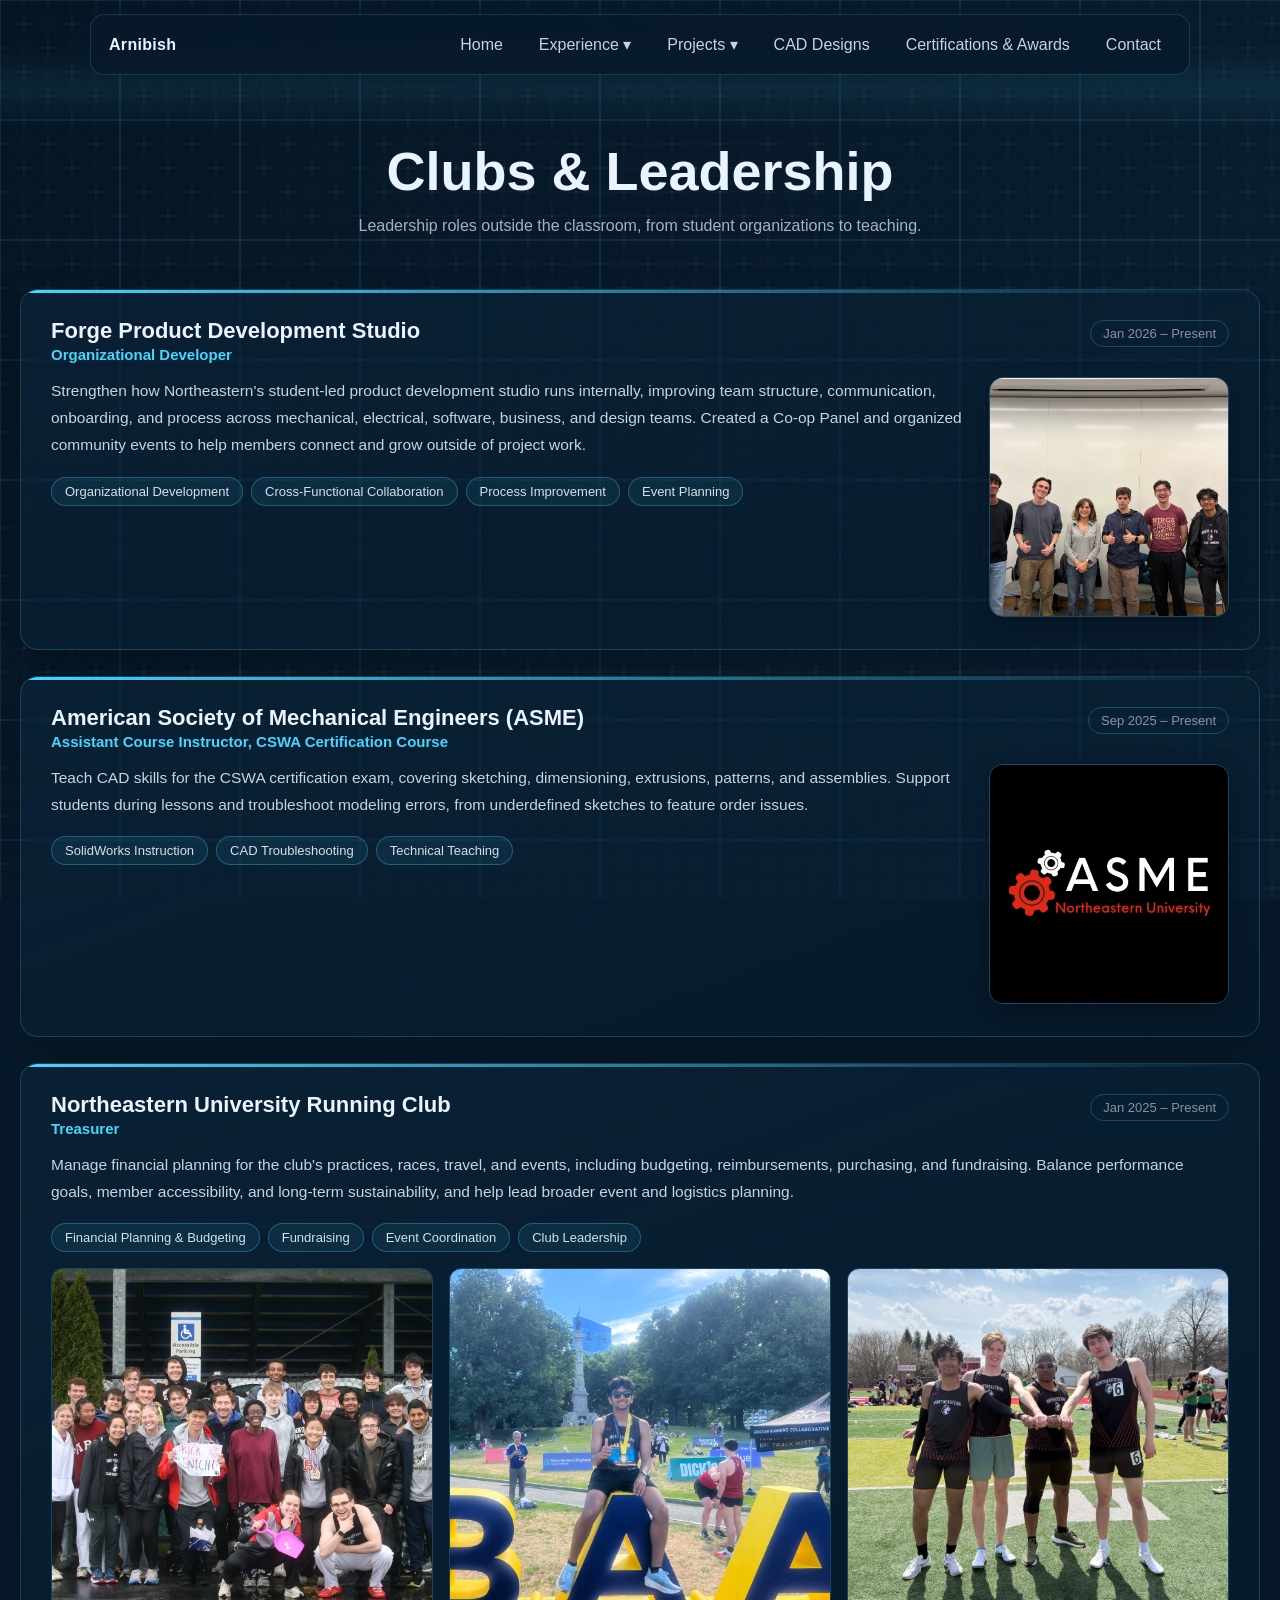
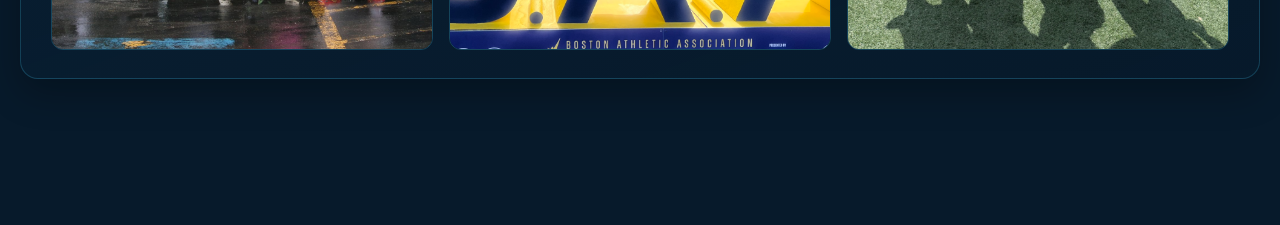
==== clubs.html @ 6c7f37b7 "Add files via upload" ====
<!doctype html>
<html lang="en">
  <head>
    <meta charset="UTF-8" />
    <meta name="viewport" content="width=device-width, initial-scale=1.0" />
    <title>Experience | Arnibish Ray</title>
    <link rel="stylesheet" href="style.css" />
  </head>

  <body>
    <canvas id="bg"></canvas>

    <header class="nav always-show" id="nav">
      <nav class="nav-inner">
        <a class="nav-logo" href="index.html">Arnibish</a>

        <div class="nav-links">
          <a href="index.html">Home</a>

          <!-- EXPERIENCE DROPDOWN -->
          <div class="dropdown" id="expDropdown">
            <button class="dropbtn" type="button" aria-haspopup="true" aria-expanded="false">
              Experience ▾
            </button>

            <div class="dropdown-menu">
              <a href="industry.html">Industry Experience</a>
              <a href="research.html">Research Experience</a>
              <a href="clubs.html">Clubs</a>
              <a href="volunteering.html">Volunteering</a>
            </div>
          </div>

          <!-- PROJECTS DROPDOWN -->
          <div class="dropdown" id="projDropdown">
            <button class="dropbtn" type="button" aria-haspopup="true" aria-expanded="false">
              Projects ▾
            </button>

            <div class="dropdown-menu">
              <a href="projects.html#arm">Gesture-Controlled 6-Axis Robotic Arm</a>
              <a href="projects.html#livevitals">Live Patient Vitals Monitoring Enclosure</a>
              <a href="projects.html#vader">VADER Sentiment & Movement Analysis</a>
              <a href="projects.html#imu">Wearable IMU Running Biomechanics Analysis</a>
              <a href="projects.html#northend">Taste of the North End</a>
            </div>
          </div>

          <a href="cad.html">CAD Designs</a>
          <a href="certs.html">Certifications & Awards</a>
          <a href="contact.html">Contact</a>
        </div>
      </nav>
    </header>

    <main class="page page-wide">
      <h1 class="page-title">Clubs & Leadership</h1>
      <p class="exp-intro">
        Leadership roles outside the classroom, from student organizations to teaching.
      </p>

      <!-- FORGE -->
      <section class="exp-entry" id="forge">
        <div class="exp-header">
          <div class="exp-title-group">
            <span class="exp-title">Forge Product Development Studio</span>
            <span class="exp-role">Organizational Developer</span>
          </div>
          <span class="exp-dates">Jan 2026 – Present</span>
        </div>
        <div class="exp-body exp-layout">
          <div class="exp-text">
            <p>
              Strengthen how Northeastern's student-led product development studio runs
              internally, improving team structure, communication, onboarding, and process
              across mechanical, electrical, software, business, and design teams. Created a
              Co-op Panel and organized community events to help members connect and grow
              outside of project work.
            </p>
            <div class="chip-row">
              <span class="chip chip-sm">Organizational Development</span>
              <span class="chip chip-sm">Cross-Functional Collaboration</span>
              <span class="chip chip-sm">Process Improvement</span>
              <span class="chip chip-sm">Event Planning</span>
            </div>
          </div>
          <div class="exp-photo-side">
            <img src="forge_photo.png" alt="Forge Product Development Studio photo" />
          </div>
        </div>
      </section>

      <!-- ASME -->
      <section class="exp-entry" id="asme">
        <div class="exp-header">
          <div class="exp-title-group">
            <span class="exp-title">American Society of Mechanical Engineers (ASME)</span>
            <span class="exp-role">Assistant Course Instructor, CSWA Certification Course</span>
          </div>
          <span class="exp-dates">Sep 2025 – Present</span>
        </div>
        <div class="exp-body exp-layout">
          <div class="exp-text">
            <p>
              Teach CAD skills for the CSWA certification exam, covering sketching, dimensioning,
              extrusions, patterns, and assemblies. Support students during lessons and
              troubleshoot modeling errors, from underdefined sketches to feature order issues.
            </p>
            <div class="chip-row">
              <span class="chip chip-sm">SolidWorks Instruction</span>
              <span class="chip chip-sm">CAD Troubleshooting</span>
              <span class="chip chip-sm">Technical Teaching</span>
            </div>
          </div>
          <div class="exp-photo-side">
            <img src="asme_photo.png" alt="ASME CSWA course photo" />
          </div>
        </div>
      </section>

      <!-- RUNNING CLUB -->
      <section class="exp-entry" id="runningclub">
        <div class="exp-header">
          <div class="exp-title-group">
            <span class="exp-title">Northeastern University Running Club</span>
            <span class="exp-role">Treasurer</span>
          </div>
          <span class="exp-dates">Jan 2025 – Present</span>
        </div>
        <div class="exp-body">
          <p>
            Manage financial planning for the club's practices, races, travel, and events,
            including budgeting, reimbursements, purchasing, and fundraising. Balance
            performance goals, member accessibility, and long-term sustainability, and help lead
            broader event and logistics planning.
          </p>
          <div class="chip-row">
            <span class="chip chip-sm">Financial Planning & Budgeting</span>
            <span class="chip chip-sm">Fundraising</span>
            <span class="chip chip-sm">Event Coordination</span>
            <span class="chip chip-sm">Club Leadership</span>
          </div>
          <div class="exp-gallery">
            <img src="runningclub_1.png" alt="Running Club photo 1" />
            <img src="runningclub_2.png" alt="Running Club photo 2" />
            <img src="runningclub_3.png" alt="Running Club photo 3" />
          </div>
        </div>
      </section>
    </main>

    <script src="script.js"></script>
  </body>
</html>
---- style.css ----
/* ===== RESET ===== */
* {
    margin: 0;
    padding: 0;
    box-sizing: border-box;
  }
  
  html {
    scroll-behavior: smooth;
  }
  
  body {
    font-family: Arial, sans-serif;
    background: #071a2b;
    color: #eaf4ff;
    overflow-x: hidden;
  }
  
  /* Canvas background */
  #bg {
    position: fixed;
    inset: 0;
    width: 100%;
    height: 100%;
    z-index: -1;
  }
  
  /* ===== NAVBAR ===== */
  .nav {
    position: fixed;
    top: 0;
    left: 0;
    width: 100%;
    z-index: 2000;
  
    /* hidden state (Home shows after scroll) */
    transform: translateY(-100%);
    opacity: 0;
    pointer-events: none;
  
    transition: 0.25s ease;
  }
  
  /* shown state */
  .nav.show {
    transform: translateY(0);
    opacity: 1;
    pointer-events: auto;
  }
  
  /* For pages where nav should always be visible */
  .nav.always-show {
    transform: translateY(0);
    opacity: 1;
    pointer-events: auto;
  }
  
  .nav-inner {
    max-width: 1100px;
    margin: 14px auto 0;
    padding: 12px 18px;
  
    display: flex;
    align-items: center;
    justify-content: space-between;
  
    background: rgba(7, 26, 43, 0.75);
    border: 1px solid rgba(72, 214, 255, 0.18);
    border-radius: 14px;
    backdrop-filter: blur(10px);
  }
  
  .nav-logo {
    text-decoration: none;
    color: #eaf4ff;
    font-weight: 800;
    letter-spacing: 0.3px;
  }
  
  .nav-links {
    display: flex;
    gap: 16px;
    align-items: center;
  }
  
  .nav-links a {
    text-decoration: none;
    color: rgba(234, 244, 255, 0.85);
    padding: 8px 10px;
    border-radius: 10px;
    transition: 0.2s ease;
  }
  
  .nav-links a:hover {
    background: rgba(72, 214, 255, 0.12);
    color: #eaf4ff;
  }
  
  /* ===== DROPDOWN (CLICK OPEN) ===== */
  .dropdown {
    position: relative;
    display: inline-block;
  }
  
  .dropbtn {
    text-decoration: none;
    color: rgba(234, 244, 255, 0.85);
    padding: 8px 10px;
    border-radius: 10px;
    cursor: pointer;
    display: inline-block;

    background: transparent;
    border: none;
    font: inherit;
  }
  
  .dropbtn:hover {
    background: rgba(72, 214, 255, 0.12);
    color: #eaf4ff;
  }
  
  .dropdown-menu {
    position: absolute;
    top: calc(100% + 8px);
    left: 0;
    min-width: 240px;
  
    background: rgba(7, 26, 43, 0.92);
    border: 1px solid rgba(72, 214, 255, 0.18);
    border-radius: 12px;
    backdrop-filter: blur(10px);
  
    padding: 8px;
    display: none;
    z-index: 3000;
  }
  
  /* ✅ the only rule that shows the menu */
  .dropdown.open .dropdown-menu {
    display: block;
  }
  
  .dropdown-menu a {
    display: block;
    padding: 10px 10px;
    border-radius: 10px;
    text-decoration: none;
    color: rgba(234, 244, 255, 0.88);
  }
  
  .dropdown-menu a:hover {
    background: rgba(72, 214, 255, 0.12);
    color: #eaf4ff;
  }
  
  /* ===== HERO ===== */
  .hero {
    min-height: 100vh;
    display: flex;
    flex-direction: column;
    justify-content: center;
    align-items: center;
    text-align: center;
    padding: 24px;
  }
  
  .hero-title {
    font-size: 64px;
    font-weight: 300;
    letter-spacing: 0.4px;
  }
  
  .hero-subtitle {
    margin-top: 14px;
    font-size: 40px;
    font-weight: 300;
    color: rgba(234, 244, 255, 0.86);
  }
  
  .accent {
    color: #48d6ff;
  }
  
  .hero-btn {
    margin-top: 26px;
    text-decoration: none;
    color: #48d6ff;
    border: 2px solid #48d6ff;
    padding: 12px 22px;
    border-radius: 4px;
    font-size: 18px;
    transition: 0.2s ease;
  }
  
  .hero-btn:hover {
    background: #48d6ff;
    color: #071a2b;
  }
  
  /* ===== ABOUT ===== */
  .about {
    padding: 90px 20px 50px;
    text-align: center;
  }
  
  .section-title {
    font-size: 48px;
    font-weight: 800;
    margin-bottom: 38px;
    letter-spacing: 0.4px;
  }
  
  .about-wrap {
    max-width: 900px;
    margin: 0 auto;
  
    display: flex;
    flex-direction: column;
    align-items: center;
    gap: 22px;
  }
  
  .headshot {
    width: 210px;
    height: 210px;
    object-fit: cover;
    border-radius: 999px;
    border: 3px solid rgba(72, 214, 255, 0.55);
    box-shadow: 0px 0px 0px 6px rgba(72, 214, 255, 0.08),
      0px 18px 40px rgba(0, 0, 0, 0.4);
  }
  
  .about-card {
    position: relative;
    width: 100%;
    text-align: left;
    background: linear-gradient(160deg, rgba(11, 36, 58, 0.75), rgba(7, 26, 43, 0.6));
    border: 1px solid rgba(72, 214, 255, 0.25);
    border-radius: 20px;
    padding: 30px 32px;
    box-shadow: 0px 20px 50px rgba(0, 0, 0, 0.4), inset 0px 1px 0px rgba(255, 255, 255, 0.04);
    overflow: hidden;
  }
  
  .about-card::before {
    content: "";
    position: absolute;
    top: 0;
    left: 0;
    right: 0;
    height: 4px;
    background: linear-gradient(90deg, #48d6ff, rgba(72, 214, 255, 0));
  }
  
  .about-intro {
    font-size: 19px;
    line-height: 1.85;
    color: rgba(234, 244, 255, 0.9);
    margin-bottom: 24px;
  }
  
  .about-intro strong {
    color: #eaf4ff;
  }
  
  .about-chips {
    display: flex;
    flex-wrap: wrap;
    gap: 12px;
  }
  
  .chip {
    display: flex;
    align-items: center;
    gap: 8px;
    background: rgba(72, 214, 255, 0.08);
    border: 1px solid rgba(72, 214, 255, 0.3);
    border-radius: 999px;
    padding: 9px 16px;
    font-size: 14px;
    color: rgba(234, 244, 255, 0.9);
    transition: 0.2s ease;
  }
  
  .chip:hover {
    background: rgba(72, 214, 255, 0.16);
    border-color: rgba(72, 214, 255, 0.55);
    transform: translateY(-2px);
  }
  
  .chip-label {
    font-weight: 800;
    color: #48d6ff;
    letter-spacing: 0.3px;
  }

  /* ===== FEATURED HIGHLIGHTS ===== */
  .highlights {
    padding: 10px 20px 120px;
    text-align: center;
  }

  .highlight-grid {
    max-width: 1100px;
    margin: 0 auto;
    display: grid;
    grid-template-columns: repeat(3, minmax(0, 1fr));
    gap: 24px;
  }

  .highlight-card {
    position: relative;
    display: block;
    height: 320px;
    border-radius: 20px;
    overflow: hidden;
    text-decoration: none;
    border: 1px solid rgba(72, 214, 255, 0.22);
    box-shadow: 0px 14px 40px rgba(0, 0, 0, 0.35);
    transition: transform 0.25s ease, box-shadow 0.25s ease, border-color 0.25s ease;
  }

  .highlight-card:hover {
    transform: translateY(-6px);
    border-color: rgba(72, 214, 255, 0.6);
    box-shadow: 0px 22px 55px rgba(0, 0, 0, 0.5), 0px 0px 30px rgba(72, 214, 255, 0.15);
  }

  .highlight-img {
    position: absolute;
    inset: 0;
    width: 100%;
    height: 100%;
    object-fit: cover;
    transition: transform 0.35s ease;
  }

  .highlight-card:hover .highlight-img {
    transform: scale(1.06);
  }

  .highlight-overlay {
    position: absolute;
    left: 0;
    right: 0;
    bottom: 0;
    padding: 20px 20px 22px;
    text-align: left;
    background: linear-gradient(180deg, rgba(7, 26, 43, 0) 0%, rgba(5, 16, 27, 0.94) 65%);
  }

  .highlight-overlay h3 {
    font-size: 20px;
    color: #eaf4ff;
    margin-bottom: 4px;
  }

  .highlight-overlay p {
    font-size: 14px;
    color: rgba(234, 244, 255, 0.8);
    margin-bottom: 10px;
  }

  .highlight-cta {
    font-size: 13px;
    font-weight: 800;
    color: #48d6ff;
    letter-spacing: 0.2px;
  }

  /* ===== RESUME ===== */
  .resume {
    padding: 0px 20px 140px;
    text-align: center;
  }

  .resume-link {
    display: inline-block;
    max-width: 760px;
    width: 100%;
    border-radius: 18px;
    overflow: hidden;
    border: 1px solid rgba(72, 214, 255, 0.25);
    box-shadow: 0px 20px 50px rgba(0, 0, 0, 0.4);
    transition: transform 0.25s ease, box-shadow 0.25s ease, border-color 0.25s ease;
  }

  .resume-link:hover {
    transform: translateY(-4px);
    border-color: rgba(72, 214, 255, 0.6);
    box-shadow: 0px 26px 60px rgba(0, 0, 0, 0.5), 0px 0px 30px rgba(72, 214, 255, 0.15);
  }

  .resume-img {
    display: block;
    width: 100%;
    height: auto;
  }

  .resume-caption {
    margin-top: 14px;
    font-size: 14px;
    color: rgba(234, 244, 255, 0.65);
  }
  
  /* ===== PAGE LAYOUT (non-home pages) ===== */
  .page {
    min-height: 100vh;
    padding: 140px 20px 120px; /* space for nav */
    max-width: 980px;
    margin: 0 auto;
  }

  /* wider container for pages using the larger 2-column grid (e.g. CAD Designs) */
  .page.page-wide {
    max-width: 1360px;
  }
  
  .page-title {
    font-size: 54px;
    font-weight: 800;
    text-align: center;
    margin-bottom: 10px;
  }

  .page-subtitle {
    text-align: center;
    color: rgba(234, 244, 255, 0.65);
    font-size: 17px;
    margin-bottom: 50px;
  }
  
  .panel {
    margin: 18px 0;
    padding: 22px 22px;
    background: rgba(7, 26, 43, 0.55);
    border: 1px solid rgba(72, 214, 255, 0.16);
    border-radius: 14px;
  }
  .panel-subtitle {
    margin-top: 6px;
    margin-bottom: 18px;
    color: rgba(72, 214, 255, 0.75);
    font-size: 14px;
    letter-spacing: 0.2px;
  }
  
  
  .panel h2 {
    font-size: 28px;
    margin-bottom: 10px;
  }
  
  .panel p {
    color: rgba(234, 244, 255, 0.88);
    line-height: 1.9;
  }
  /* ===== CONTACT CARDS (3 BOXES) ===== */
.contact-page {
    display: flex;
    flex-direction: column;
    align-items: center;
  }
  
  .contact-cards {
    width: 100%;
    max-width: 1100px;
    margin-top: 46px;
  
    display: grid;
    grid-template-columns: repeat(3, 1fr);
    gap: 44px;
  }
  
  .contact-card {
    height: 260px;
    border-radius: 18px;
  
    display: flex;
    flex-direction: column;
    align-items: center;
    justify-content: center;
    gap: 18px;
  
    background: rgba(7, 26, 43, 0.55);
    border: 1px solid rgba(72, 214, 255, 0.22);
    box-shadow: 0px 14px 40px rgba(0, 0, 0, 0.25);
  
    transition: transform 0.15s ease, border-color 0.15s ease, background 0.15s ease;
  }
  
  .contact-card:hover {
    transform: translateY(-3px);
    border-color: rgba(72, 214, 255, 0.4);
    background: rgba(7, 26, 43, 0.7);
  }
  
  .contact-img {
    width: 150px;
    height: 150px;
    object-fit: contain;
    filter: drop-shadow(0px 10px 18px rgba(0, 0, 0, 0.25));
  }
  
  /* resume thumbnail (no image needed) */
  .resume-thumb {
    width: 120px;
    height: 120px;
    border-radius: 16px;
  
    display: grid;
    place-items: center;
  
    border: 2px solid rgba(72, 214, 255, 0.25);
    background: rgba(72, 214, 255, 0.08);
    font-weight: 900;
    letter-spacing: 1px;
    color: #eaf4ff;
  }
  
  .contact-link {
    color: #48d6ff;
    font-weight: 800;
    text-decoration: none;
    padding-bottom: 6px;
    border-bottom: 2px solid rgba(72, 214, 255, 0.6);
    transition: 0.15s ease;
  }
  
  .contact-link:hover {
    color: #eaf4ff;
    border-bottom-color: #eaf4ff;
  }
  /* ===== CERTIFICATE FLIP CARDS ===== */
.cert-grid {
    margin-top: 16px;
    display: grid;
    grid-template-columns: repeat(3, minmax(0, 1fr));
    gap: 18px;
  }
  
  .flip-card {
    width: 100%;
    height: 320px;
    background: transparent;
    border: none;
    padding: 0;
    cursor: pointer;
    perspective: 1200px; /* makes the 3D flip look real */
  }
  
  .flip-inner {
    position: relative;
    width: 100%;
    height: 100%;
    transform-style: preserve-3d;
    transition: transform 0.6s ease;
  }
  
  /* this class gets toggled on click */
  .flip-card.is-flipped .flip-inner {
    transform: rotateY(180deg);
  }
  
  .flip-face {
    position: absolute;
    inset: 0;
    backface-visibility: hidden;
  
    border-radius: 18px;
    background: rgba(7, 26, 43, 0.55);
    border: 1px solid rgba(72, 214, 255, 0.22);
    box-shadow: 0px 14px 40px rgba(0, 0, 0, 0.25);
  
    display: flex;
    flex-direction: column;
    justify-content: center;
    align-items: center;
    padding: 16px;
  }
  
  .flip-front {
    gap: 12px;
  }
  
  .cert-img {
    width: 100%;
    max-width: 260px;
    height: 190px;
    object-fit: cover;
    border-radius: 14px;
    border: 1px solid rgba(234, 244, 255, 0.12);
    background: rgba(255, 255, 255, 0.03);
  }
  
  .cert-title {
    font-weight: 900;
    letter-spacing: 0.3px;
    color: #eaf4ff;
    margin-top: 6px;
  }
  
  .flip-back {
    transform: rotateY(180deg);
    align-items: flex-start;
    justify-content: flex-start;
    gap: 10px;
    text-align: left;
  }
  
  .flip-back h3 {
    font-size: 18px;
    margin-bottom: 4px;
    color: #eaf4ff;
  }
  
  .flip-back p {
    color: rgba(234, 244, 255, 0.86);
    line-height: 1.6;
  }
  
  .cert-meta {
    color: rgba(234, 244, 255, 0.78);
    font-size: 14px;
  }
  
  .cert-link {
    margin-top: 6px;
    color: #48d6ff;
    text-decoration: none;
    font-weight: 800;
    padding-bottom: 4px;
    border-bottom: 2px solid rgba(72, 214, 255, 0.6);
  }
  
  .cert-link:hover {
    color: #eaf4ff;
    border-bottom-color: #eaf4ff;
  }
  
  .hint {
    margin-top: auto;
    font-size: 12px;
    color: rgba(234, 244, 255, 0.55);
  }
  
  /* two-columns-per-row variant (used on the CAD Designs page) */
  .cert-grid.cols-2 {
    grid-template-columns: repeat(2, minmax(0, 1fr));
    gap: 28px;
  }

  .cert-grid.cols-2 .flip-card {
    height: auto;
    aspect-ratio: 1 / 1.15;
  }

  .cert-grid.cols-2 .flip-back {
    overflow-y: auto;
    align-content: flex-start;
  }

  .cert-grid.cols-2 .cert-img {
    width: 100%;
    max-width: 100%;
    height: auto;
    aspect-ratio: 1 / 1;
    object-fit: cover;
  }

  .cert-grid.cols-2 .cert-title {
    font-size: 19px;
  }

  .cert-grid.cols-2 .flip-back h3 {
    font-size: 22px;
  }

  .cert-grid.cols-2 .flip-back p {
    font-size: 17px;
    line-height: 1.7;
  }

  /* responsive */
  @media (max-width: 950px) {
    .cert-grid {
      grid-template-columns: 1fr;
    }
    .flip-card {
      height: 340px;
    }
    .cert-grid.cols-2 .flip-card {
      aspect-ratio: 1 / 1.35;
    }
  }
  



  /* responsive */
  @media (max-width: 950px) {
    .contact-cards {
      grid-template-columns: 1fr;
      gap: 18px;
      max-width: 520px;
    }
  
    .contact-card {
      height: 230px;
    }
  }
  
  /* ===== PROJECT SECTIONS (Projects page) ===== */
  .project-section {
    position: relative;
    padding: 70px 0 90px;
    border-top: 1px solid rgba(72, 214, 255, 0.14);
  }

  .project-section:first-of-type {
    border-top: none;
    padding-top: 20px;
  }

  .project-index {
    position: absolute;
    top: 8px;
    right: 0;
    font-size: 110px;
    font-weight: 900;
    line-height: 1;
    color: rgba(72, 214, 255, 0.07);
    user-select: none;
    pointer-events: none;
  }

  .project-hero {
    position: relative;
    max-width: 760px;
    margin-bottom: 34px;
  }

  .project-title {
    font-size: 34px;
    font-weight: 800;
    color: #eaf4ff;
    margin-bottom: 8px;
  }

  .project-tagline {
    font-size: 17px;
    color: rgba(234, 244, 255, 0.68);
  }

  .project-grid {
    position: relative;
    display: grid;
    grid-template-columns: repeat(2, minmax(0, 1fr));
    gap: 20px;
  }

  .project-block {
    background: linear-gradient(160deg, rgba(11, 36, 58, 0.68), rgba(7, 26, 43, 0.5));
    border: 1px solid rgba(72, 214, 255, 0.2);
    border-radius: 16px;
    padding: 24px 26px;
    box-shadow: 0px 12px 30px rgba(0, 0, 0, 0.25);
    transition: border-color 0.25s ease, transform 0.25s ease;
  }

  .project-block:hover {
    border-color: rgba(72, 214, 255, 0.45);
    transform: translateY(-3px);
  }

  .project-block h3 {
    font-size: 13px;
    font-weight: 800;
    text-transform: uppercase;
    letter-spacing: 1.2px;
    color: #48d6ff;
    margin-bottom: 12px;
  }

  .project-block p {
    font-size: 15.5px;
    line-height: 1.75;
    color: rgba(234, 244, 255, 0.85);
  }

  .project-block ul {
    padding-left: 18px;
    display: flex;
    flex-direction: column;
    gap: 8px;
  }

  .project-block li {
    font-size: 15px;
    line-height: 1.6;
    color: rgba(234, 244, 255, 0.85);
  }

  .chip-row {
    display: flex;
    flex-wrap: wrap;
    gap: 8px;
  }

  .chip-sm {
    padding: 6px 13px;
    font-size: 13px;
  }

  .project-gallery-block {
    grid-column: 1 / -1;
  }

  .project-gallery {
    display: grid;
    grid-template-columns: repeat(3, minmax(0, 1fr));
    gap: 14px;
    margin-bottom: 16px;
  }

  .project-gallery img {
    width: 100%;
    height: 260px;
    object-fit: contain;
    background: rgba(255, 255, 255, 0.04);
    border-radius: 12px;
    border: 1px solid rgba(72, 214, 255, 0.22);
  }

  /* full-poster image, shows the whole rectangle without cropping (e.g. VADER/IMU posters) */
  .project-poster {
    width: 100%;
    height: 560px;
    object-fit: contain;
    background: rgba(255, 255, 255, 0.04);
    border-radius: 14px;
    border: 1px solid rgba(72, 214, 255, 0.22);
    margin-bottom: 16px;
  }

  .gallery-item {
    margin: 0;
    display: flex;
    flex-direction: column;
  }

  .gallery-item figcaption {
    margin-top: 8px;
    font-size: 13px;
    text-align: center;
    color: rgba(234, 244, 255, 0.7);
  }

  /* responsive 16:9 embed wrapper (Google Slides, YouTube, etc.) */
  .embed-wrap {
    position: relative;
    width: 100%;
    padding-top: 56.25%;
    border-radius: 14px;
    overflow: hidden;
    border: 1px solid rgba(72, 214, 255, 0.25);
    box-shadow: 0px 10px 28px rgba(0, 0, 0, 0.3);
    margin-bottom: 16px;
  }

  .embed-wrap iframe {
    position: absolute;
    top: 0;
    left: 0;
    width: 100%;
    height: 100%;
    border: 0;
  }

  /* vertical variant for YouTube Shorts / portrait video */
  .embed-wrap.embed-vertical {
    max-width: 360px;
    margin-left: auto;
    margin-right: auto;
    padding-top: 177.78%;
  }

  .embed-label {
    font-size: 12px;
    font-weight: 700;
    color: rgba(234, 244, 255, 0.55);
    text-transform: uppercase;
    letter-spacing: 0.6px;
    margin-bottom: 8px;
  }

  .project-links {
    display: flex;
    flex-wrap: wrap;
    gap: 12px;
  }

  .project-link {
    display: inline-block;
    color: #48d6ff;
    text-decoration: none;
    font-weight: 800;
    font-size: 13.5px;
    letter-spacing: 0.2px;
    border: 1px solid rgba(72, 214, 255, 0.4);
    padding: 9px 18px;
    border-radius: 999px;
    transition: 0.2s ease;
  }

  .project-link:hover {
    background: rgba(72, 214, 255, 0.15);
    border-color: rgba(72, 214, 255, 0.7);
  }

  /* ===== SCROLL TRACKER (Projects page) ===== */
  .scroll-tracker {
    position: fixed;
    right: 28px;
    top: 50%;
    transform: translateY(-50%);
    display: flex;
    flex-direction: column;
    align-items: center;
    z-index: 60;
  }

  .tracker-item {
    position: relative;
    display: flex;
    align-items: center;
    justify-content: center;
    cursor: pointer;
  }

  .tracker-ring {
    width: 34px;
    height: 34px;
    transform: rotate(-90deg);
    overflow: visible;
  }

  .ring-track {
    fill: none;
    stroke: rgba(72, 214, 255, 0.16);
    stroke-width: 3;
  }

  .ring-fill {
    fill: none;
    stroke: #ffffff;
    stroke-width: 3;
    stroke-linecap: round;
    opacity: 0.3;
    transition: stroke-dashoffset 0.1s linear, opacity 0.15s linear;
  }

  .tracker-item.active .ring-track {
    stroke: rgba(72, 214, 255, 0.4);
  }

  .tracker-item.active .tracker-ring {
    filter: drop-shadow(0 0 6px rgba(255, 255, 255, 0.55));
  }

  .tracker-label {
    position: absolute;
    right: 46px;
    white-space: nowrap;
    font-size: 12px;
    color: rgba(234, 244, 255, 0.85);
    background: rgba(5, 16, 27, 0.92);
    border: 1px solid rgba(72, 214, 255, 0.3);
    padding: 5px 11px;
    border-radius: 6px;
    opacity: 0;
    transform: translateX(6px);
    transition: 0.2s ease;
    pointer-events: none;
  }

  .tracker-item:hover .tracker-label,
  .tracker-item.active .tracker-label {
    opacity: 1;
    transform: translateX(0);
  }

  .tracker-connector {
    position: relative;
    width: 2px;
    height: 30px;
    background: rgba(72, 214, 255, 0.14);
    overflow: hidden;
  }

  .connector-fill {
    position: absolute;
    top: 0;
    left: 0;
    width: 100%;
    height: 0%;
    background: #ffffff;
    opacity: 0.4;
  }

  @media (max-width: 1150px) {
    .scroll-tracker {
      display: none;
    }
  }

  /* ===== EXPERIENCE PAGES (Industry / Research / Clubs / Volunteering) ===== */

  /* single-photo entries: text + photo side by side */
  .exp-layout {
    display: flex;
    gap: 26px;
    align-items: flex-start;
  }

  .exp-layout .exp-text {
    flex: 1;
    min-width: 0;
  }

  .exp-photo-side {
    flex: 0 0 240px;
  }

  .exp-photo-side img {
    width: 100%;
    aspect-ratio: 1 / 1;
    height: auto;
    object-fit: cover;
    border-radius: 14px;
    border: 1px solid rgba(72, 214, 255, 0.25);
    box-shadow: 0px 10px 28px rgba(0, 0, 0, 0.3);
  }

  /* multi-photo entries: gallery strip at the bottom */
  .exp-gallery {
    display: grid;
    grid-template-columns: repeat(auto-fit, minmax(220px, 1fr));
    gap: 16px;
    margin-top: 16px;
  }

  .exp-gallery img {
    width: 100%;
    aspect-ratio: 1 / 1;
    height: auto;
    object-fit: cover;
    border-radius: 12px;
    border: 1px solid rgba(72, 214, 255, 0.22);
  }

  /* single big photo variant (e.g. Shefelbine Lab) */
  .exp-photo-large {
    width: 100%;
    aspect-ratio: 16 / 9;
    object-fit: cover;
    border-radius: 14px;
    border: 1px solid rgba(72, 214, 255, 0.25);
    box-shadow: 0px 10px 28px rgba(0, 0, 0, 0.3);
    margin-top: 16px;
  }

  /* two large rectangular photos stacked vertically (e.g. VADER, PEAK) */
  .exp-gallery-stacked {
    display: flex;
    flex-direction: column;
    gap: 16px;
    margin-top: 16px;
  }

  .exp-gallery-stacked img {
    width: 100%;
    aspect-ratio: 4 / 3;
    object-fit: cover;
    border-radius: 14px;
    border: 1px solid rgba(72, 214, 255, 0.25);
    box-shadow: 0px 10px 28px rgba(0, 0, 0, 0.3);
  }

  @media (max-width: 800px) {
    .exp-layout {
      flex-direction: column;
    }
    .exp-photo-side {
      flex: none;
      width: 100%;
      max-width: 280px;
    }
  }
  .exp-intro {
    max-width: 760px;
    margin: 0 auto 50px;
    text-align: center;
    color: rgba(234, 244, 255, 0.7);
    font-size: 16px;
    line-height: 1.7;
  }

  .exp-entry {
    background: linear-gradient(160deg, rgba(11, 36, 58, 0.68), rgba(7, 26, 43, 0.5));
    border: 1px solid rgba(72, 214, 255, 0.2);
    border-radius: 18px;
    padding: 28px 30px;
    margin-bottom: 26px;
    box-shadow: 0px 14px 36px rgba(0, 0, 0, 0.28);
    transition: border-color 0.25s ease, transform 0.25s ease;
    position: relative;
    overflow: hidden;
  }

  .exp-entry::before {
    content: "";
    position: absolute;
    top: 0;
    left: 0;
    right: 0;
    height: 3px;
    background: linear-gradient(90deg, #48d6ff, rgba(72, 214, 255, 0));
  }

  .exp-entry:hover {
    border-color: rgba(72, 214, 255, 0.45);
    transform: translateY(-3px);
  }

  .exp-header {
    display: flex;
    flex-wrap: wrap;
    align-items: baseline;
    justify-content: space-between;
    gap: 8px 20px;
    margin-bottom: 14px;
  }

  .exp-title-group {
    display: flex;
    flex-direction: column;
    gap: 2px;
  }

  .exp-title {
    font-size: 22px;
    font-weight: 800;
    color: #eaf4ff;
  }

  .exp-role {
    font-size: 15px;
    color: #48d6ff;
    font-weight: 700;
  }

  .exp-dates {
    font-size: 13px;
    color: rgba(234, 244, 255, 0.55);
    white-space: nowrap;
    border: 1px solid rgba(72, 214, 255, 0.25);
    padding: 5px 12px;
    border-radius: 999px;
  }

  .exp-body p {
    font-size: 15.5px;
    line-height: 1.75;
    color: rgba(234, 244, 255, 0.85);
    margin-bottom: 14px;
  }

  .exp-body p:last-of-type {
    margin-bottom: 18px;
  }

  /* grouped roles at the same organization (e.g. City of Malden) */
  .exp-group {
    margin-bottom: 46px;
    background: linear-gradient(160deg, rgba(11, 36, 58, 0.68), rgba(7, 26, 43, 0.5));
    border: 1px solid rgba(72, 214, 255, 0.2);
    border-radius: 18px;
    padding: 28px 30px;
    box-shadow: 0px 14px 36px rgba(0, 0, 0, 0.28);
    position: relative;
    overflow: hidden;
  }

  .exp-group::before {
    content: "";
    position: absolute;
    top: 0;
    left: 0;
    right: 0;
    height: 3px;
    background: linear-gradient(90deg, #48d6ff, rgba(72, 214, 255, 0));
  }

  .exp-group .exp-entry {
    background: rgba(255, 255, 255, 0.03);
    border: 1px solid rgba(72, 214, 255, 0.14);
    box-shadow: none;
  }

  .exp-group .exp-entry::before {
    display: none;
  }

  .exp-group-header {
    margin-bottom: 22px;
  }

  .exp-group-header .exp-title {
    font-size: 26px;
  }

  .exp-group-sub {
    font-size: 15px;
    color: rgba(234, 244, 255, 0.6);
    margin-top: 4px;
  }

  .exp-group-body {
    display: flex;
    gap: 26px;
    align-items: stretch;
  }

  .exp-group-list {
    flex: 1;
    min-width: 0;
  }

  .exp-group-list .exp-entry {
    margin-bottom: 20px;
  }

  .exp-group-list .exp-entry:last-child {
    margin-bottom: 0;
  }

  /* scoped mini scroll tracker, e.g. the City of Malden roles */
  .mini-tracker {
    position: sticky;
    top: 170px;
    flex: 0 0 40px;
    display: flex;
    flex-direction: column;
    align-items: center;
    align-self: stretch;
    height: auto;
  }

  .mini-tracker .tracker-ring {
    width: 26px;
    height: 26px;
  }

  .mini-tracker .tracker-connector {
    flex: 1;
    min-height: 24px;
    height: auto;
  }

  .mini-tracker .tracker-label {
    right: 38px;
    font-size: 11px;
  }

  /* sub-projects nested inside a research role (e.g. LABSYNC) */
  .exp-sub {
    background: rgba(255, 255, 255, 0.03);
    border: 1px solid rgba(72, 214, 255, 0.14);
    border-radius: 14px;
    padding: 20px 22px;
    margin-top: 18px;
  }

  .exp-sub h4 {
    font-size: 16px;
    font-weight: 800;
    color: #eaf4ff;
    margin-bottom: 10px;
  }

  .exp-sub p {
    font-size: 15px;
    line-height: 1.7;
    color: rgba(234, 244, 255, 0.82);
    margin-bottom: 12px;
  }

  .exp-sub:last-child {
    margin-bottom: 0;
  }

  @media (max-width: 1000px) {
    .mini-tracker {
      display: none;
    }
  }

  @media (max-width: 700px) {
    .exp-header {
      flex-direction: column;
      align-items: flex-start;
    }
    .exp-entry {
      padding: 22px 20px;
    }
  }

  /* ===== RESPONSIVE ===== */
  @media (max-width: 900px) {
    .hero-title {
      font-size: 44px;
    }
    .hero-subtitle {
      font-size: 26px;
    }
    .section-title {
      font-size: 38px;
    }
    .about-intro {
      font-size: 17px;
    }
    .page-title {
      font-size: 40px;
    }
    .highlight-grid {
      grid-template-columns: 1fr;
    }
    .project-grid {
      grid-template-columns: 1fr;
    }
    .project-gallery {
      grid-template-columns: 1fr;
    }
    .project-index {
      font-size: 70px;
    }
    .project-title {
      font-size: 27px;
    }
  }
  
  @media (max-width: 700px) {
    .nav-links {
      gap: 8px;
    }
    .nav-inner {
      margin: 10px auto 0;
    }
  }
  
  @media (max-width: 600px) {
    .headshot {
      width: 185px;
      height: 185px;
    }
    .about-card {
      padding: 24px 20px;
    }
  }
  
  .flip-toggle-btn {
    position: absolute;
    top: 10px;
    right: 10px;
    z-index: 5;
    background: rgba(10, 20, 35, 0.85);
    color: #48d6ff;
    border: 1px solid rgba(72, 214, 255, 0.45);
    border-radius: 999px;
    padding: 6px 12px;
    font-size: 12px;
    font-weight: 600;
    letter-spacing: 0.02em;
    cursor: pointer;
    display: flex;
    align-items: center;
    gap: 5px;
    transition: background 0.15s ease, transform 0.15s ease;
  }

  .flip-toggle-btn:hover {
    background: rgba(72, 214, 255, 0.18);
    transform: translateY(-1px);
  }

  .flip-toggle-btn svg {
    width: 13px;
    height: 13px;
  }
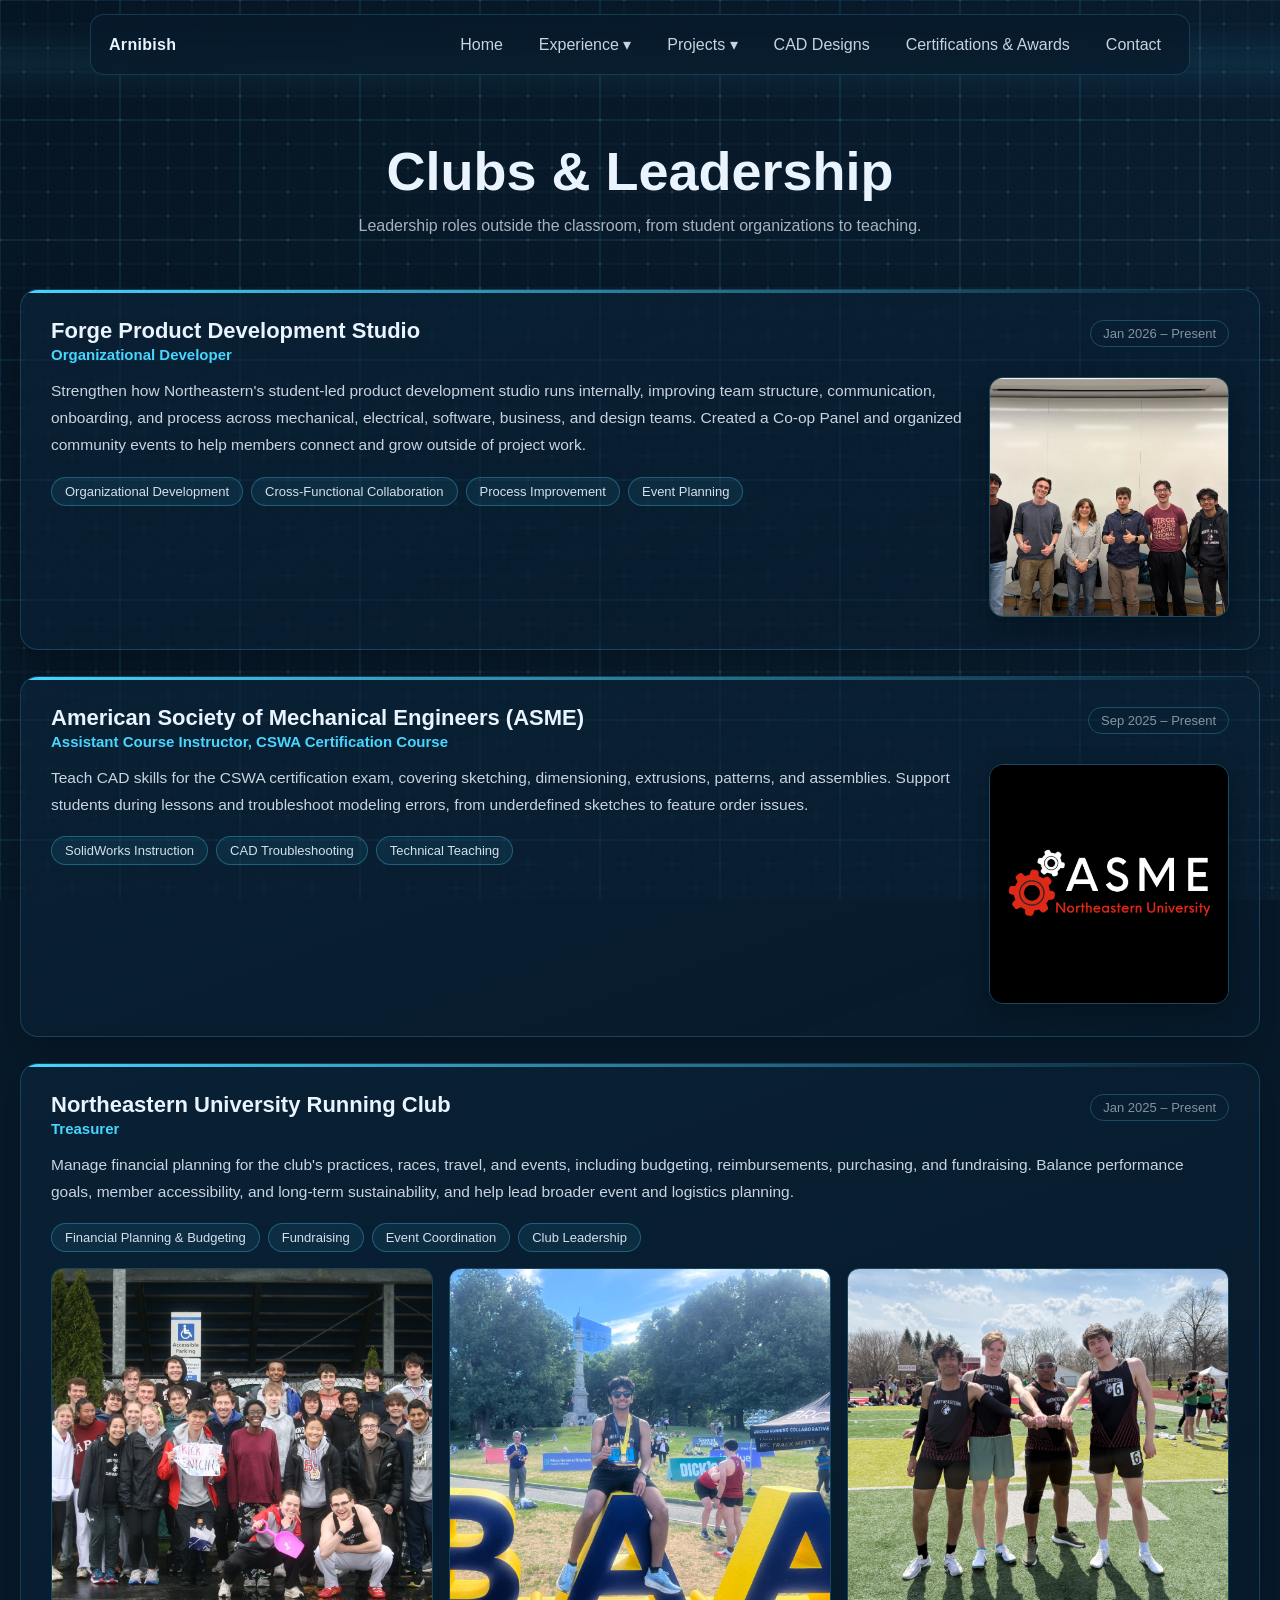
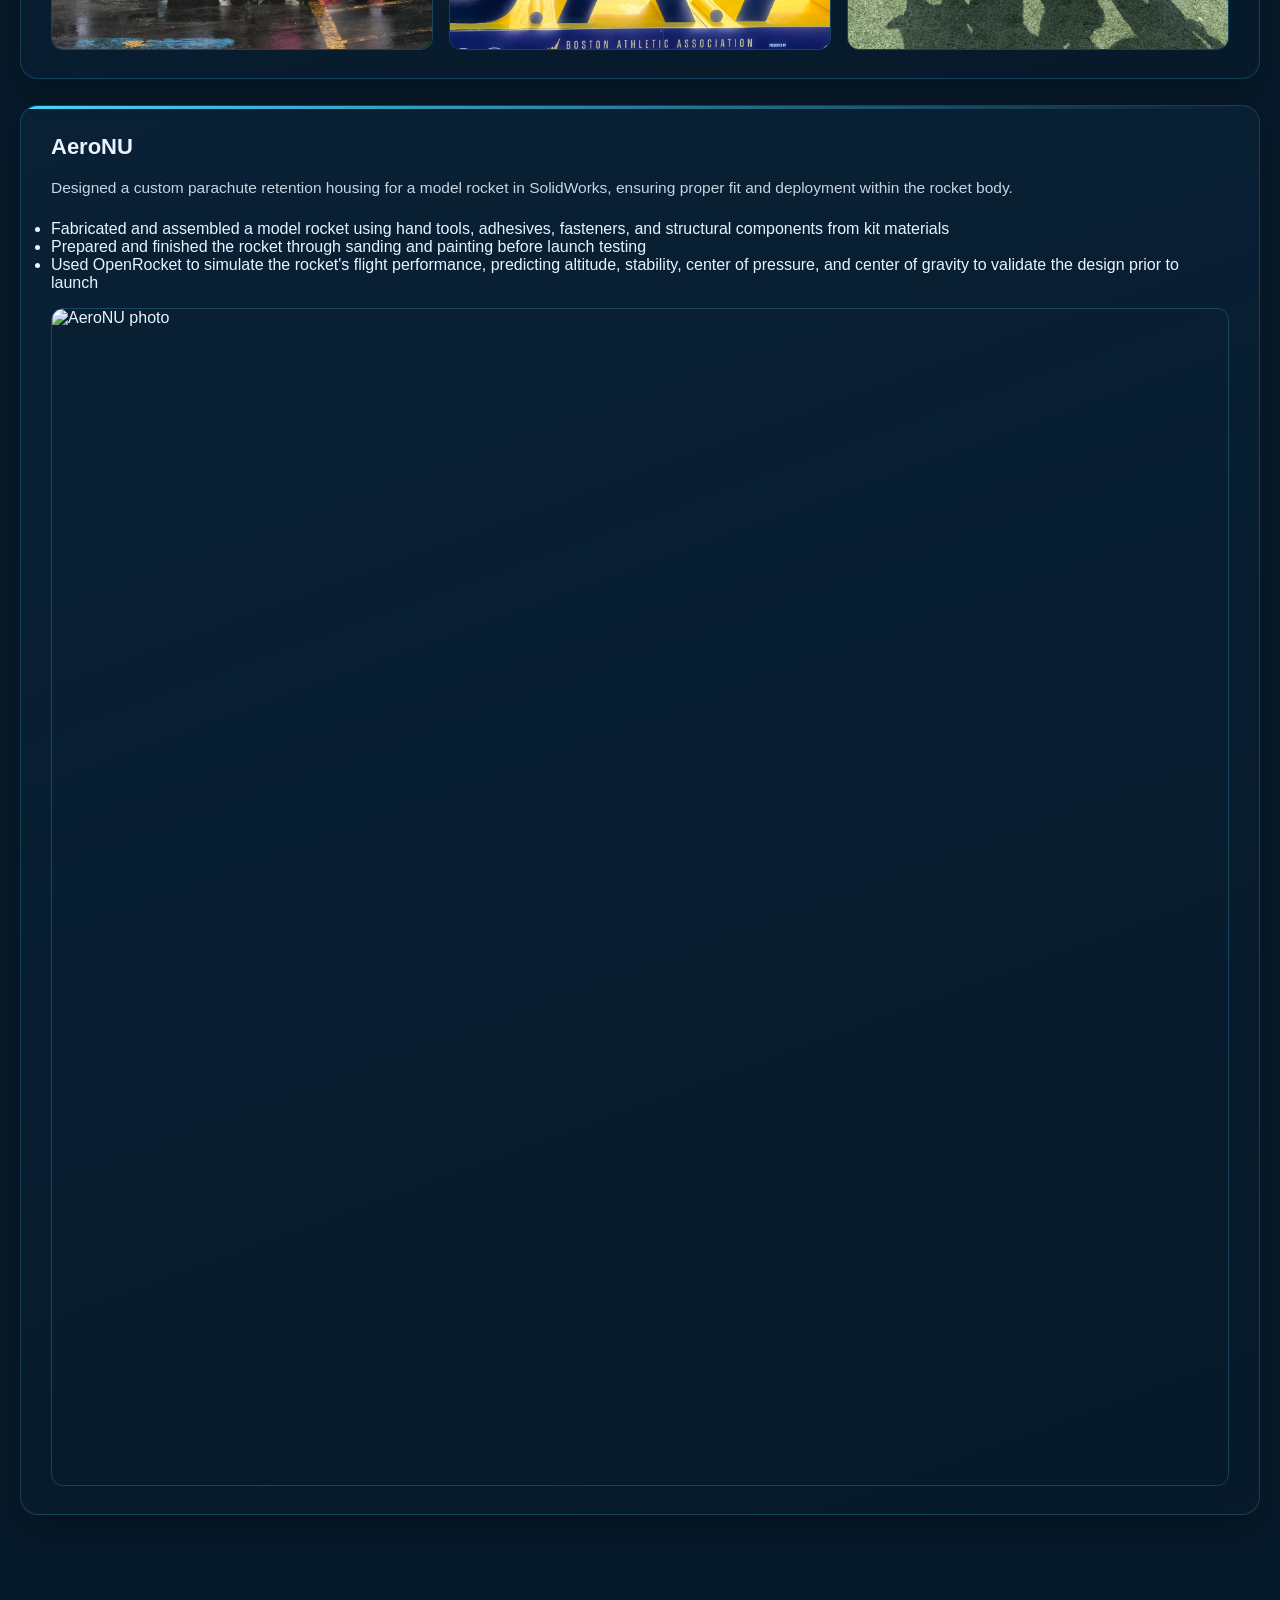
==== commit edac145b: "Add files via upload" ====
--- a/clubs.html
+++ b/clubs.html
@@ -147,6 +147,29 @@
           </div>
         </div>
       </section>
+
+      <!-- AERONU -->
+      <section class="exp-entry" id="aeronu">
+        <div class="exp-header">
+          <div class="exp-title-group">
+            <span class="exp-title">AeroNU</span>
+          </div>
+        </div>
+        <div class="exp-body">
+          <p>
+            Designed a custom parachute retention housing for a model rocket in SolidWorks,
+            ensuring proper fit and deployment within the rocket body.
+          </p>
+          <ul>
+            <li>Fabricated and assembled a model rocket using hand tools, adhesives, fasteners, and structural components from kit materials</li>
+            <li>Prepared and finished the rocket through sanding and painting before launch testing</li>
+            <li>Used OpenRocket to simulate the rocket's flight performance, predicting altitude, stability, center of pressure, and center of gravity to validate the design prior to launch</li>
+          </ul>
+          <div class="exp-gallery">
+            <img src="aeronu.png" alt="AeroNU photo" />
+          </div>
+        </div>
+      </section>
     </main>
 
     <script src="script.js"></script>
--- a/style.css
+++ b/style.css
@@ -163,6 +163,7 @@
     align-items: center;
     text-align: center;
     padding: 24px;
+    position: relative;
   }
   
   .hero-title {
@@ -578,6 +579,17 @@
     justify-content: center;
     align-items: center;
     padding: 16px;
+  }
+
+  /* Some browsers don't reliably apply backface-visibility to iframes
+     (they get their own compositing layer), which can let the 3D
+     viewer show through on the "wrong" side. Force it explicitly. */
+  .flip-card.is-flipped .flip-front {
+    visibility: hidden;
+  }
+
+  .flip-card:not(.is-flipped) .flip-back {
+    visibility: hidden;
   }
   
   .flip-front {
@@ -1399,3 +1411,74 @@
     width: 13px;
     height: 13px;
   }
+
+  /* Scroll indicator (Home hero) */
+  .scroll-indicator {
+    position: absolute;
+    bottom: 36px;
+    left: 50%;
+    transform: translateX(-50%);
+    display: flex;
+    flex-direction: column;
+    align-items: center;
+    gap: 10px;
+    text-decoration: none;
+    opacity: 0.85;
+    animation: scrollIndicatorFade 2.5s ease-in-out infinite;
+  }
+
+  .scroll-indicator-mouse {
+    width: 24px;
+    height: 38px;
+    border: 2px solid rgba(72, 214, 255, 0.7);
+    border-radius: 14px;
+    display: flex;
+    justify-content: center;
+    padding-top: 6px;
+  }
+
+  .scroll-indicator-wheel {
+    width: 4px;
+    height: 8px;
+    border-radius: 2px;
+    background: #48d6ff;
+    animation: scrollIndicatorWheel 1.6s ease-in-out infinite;
+  }
+
+  .scroll-indicator-chevrons {
+    display: flex;
+    flex-direction: column;
+    align-items: center;
+    gap: 2px;
+  }
+
+  .scroll-indicator-chevrons span {
+    display: block;
+    width: 10px;
+    height: 10px;
+    border-right: 2px solid rgba(72, 214, 255, 0.6);
+    border-bottom: 2px solid rgba(72, 214, 255, 0.6);
+    transform: rotate(45deg);
+    animation: scrollIndicatorChevron 1.6s ease-in-out infinite;
+  }
+
+  .scroll-indicator-chevrons span:nth-child(2) {
+    animation-delay: 0.2s;
+  }
+
+  @keyframes scrollIndicatorWheel {
+    0% { transform: translateY(0); opacity: 1; }
+    60% { transform: translateY(10px); opacity: 0; }
+    61% { transform: translateY(0); opacity: 0; }
+    100% { transform: translateY(0); opacity: 1; }
+  }
+
+  @keyframes scrollIndicatorChevron {
+    0%, 100% { opacity: 0.3; }
+    50% { opacity: 1; }
+  }
+
+  @keyframes scrollIndicatorFade {
+    0%, 100% { opacity: 0.85; }
+    50% { opacity: 0.4; }
+  }
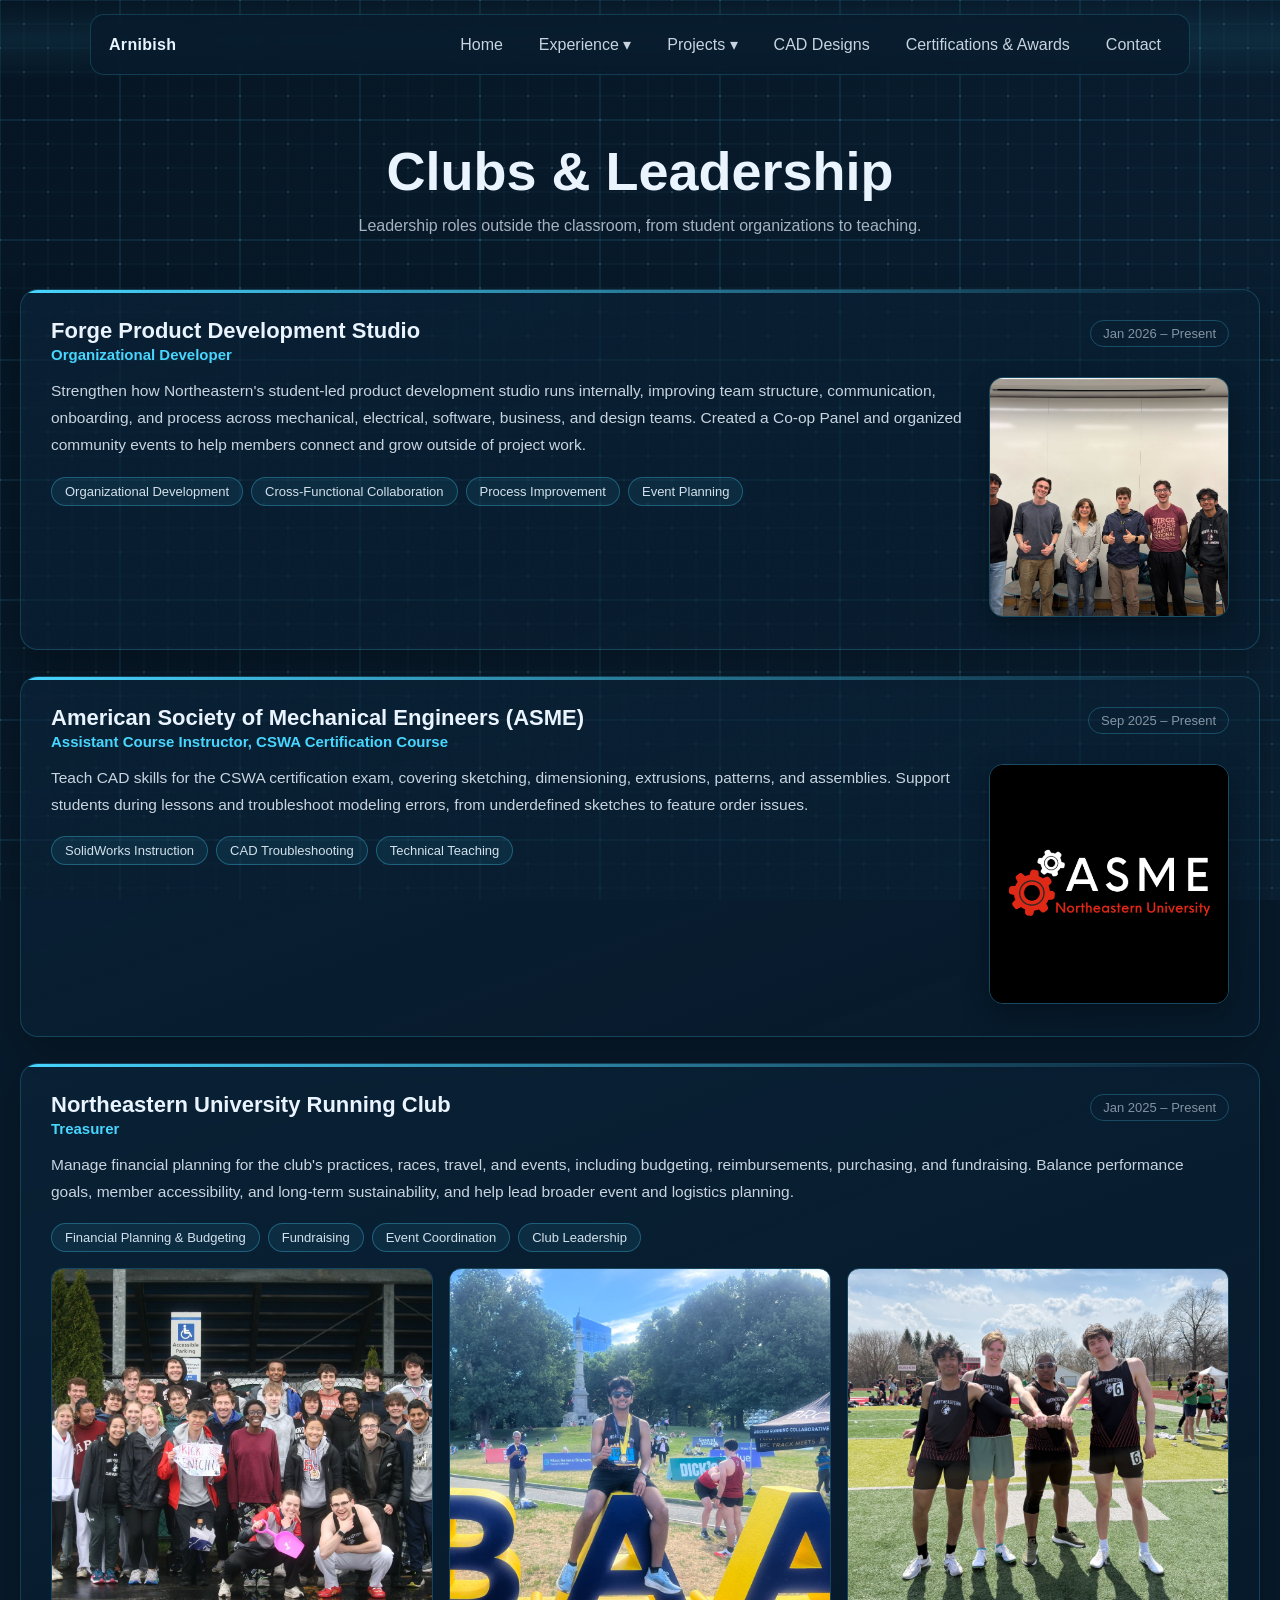
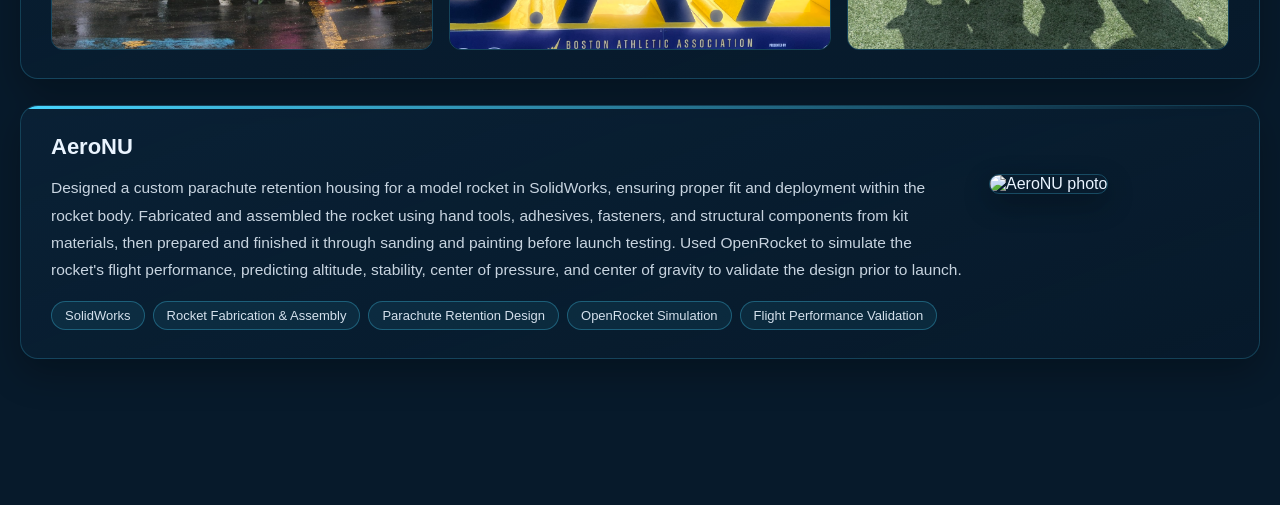
==== commit dc2e6276: "clubs.html" ====
--- a/clubs.html
+++ b/clubs.html
@@ -155,17 +155,26 @@
             <span class="exp-title">AeroNU</span>
           </div>
         </div>
-        <div class="exp-body">
-          <p>
-            Designed a custom parachute retention housing for a model rocket in SolidWorks,
-            ensuring proper fit and deployment within the rocket body.
-          </p>
-          <ul>
-            <li>Fabricated and assembled a model rocket using hand tools, adhesives, fasteners, and structural components from kit materials</li>
-            <li>Prepared and finished the rocket through sanding and painting before launch testing</li>
-            <li>Used OpenRocket to simulate the rocket's flight performance, predicting altitude, stability, center of pressure, and center of gravity to validate the design prior to launch</li>
-          </ul>
-          <div class="exp-gallery">
+        <div class="exp-body exp-layout">
+          <div class="exp-text">
+            <p>
+              Designed a custom parachute retention housing for a model rocket in SolidWorks,
+              ensuring proper fit and deployment within the rocket body. Fabricated and assembled
+              the rocket using hand tools, adhesives, fasteners, and structural components from
+              kit materials, then prepared and finished it through sanding and painting before
+              launch testing. Used OpenRocket to simulate the rocket's flight performance,
+              predicting altitude, stability, center of pressure, and center of gravity to
+              validate the design prior to launch.
+            </p>
+            <div class="chip-row">
+              <span class="chip chip-sm">SolidWorks</span>
+              <span class="chip chip-sm">Rocket Fabrication & Assembly</span>
+              <span class="chip chip-sm">Parachute Retention Design</span>
+              <span class="chip chip-sm">OpenRocket Simulation</span>
+              <span class="chip chip-sm">Flight Performance Validation</span>
+            </div>
+          </div>
+          <div class="exp-photo-side">
             <img src="aeronu.png" alt="AeroNU photo" />
           </div>
         </div>
@@ -174,4 +183,4 @@
 
     <script src="script.js"></script>
   </body>
-</html>+</html>
